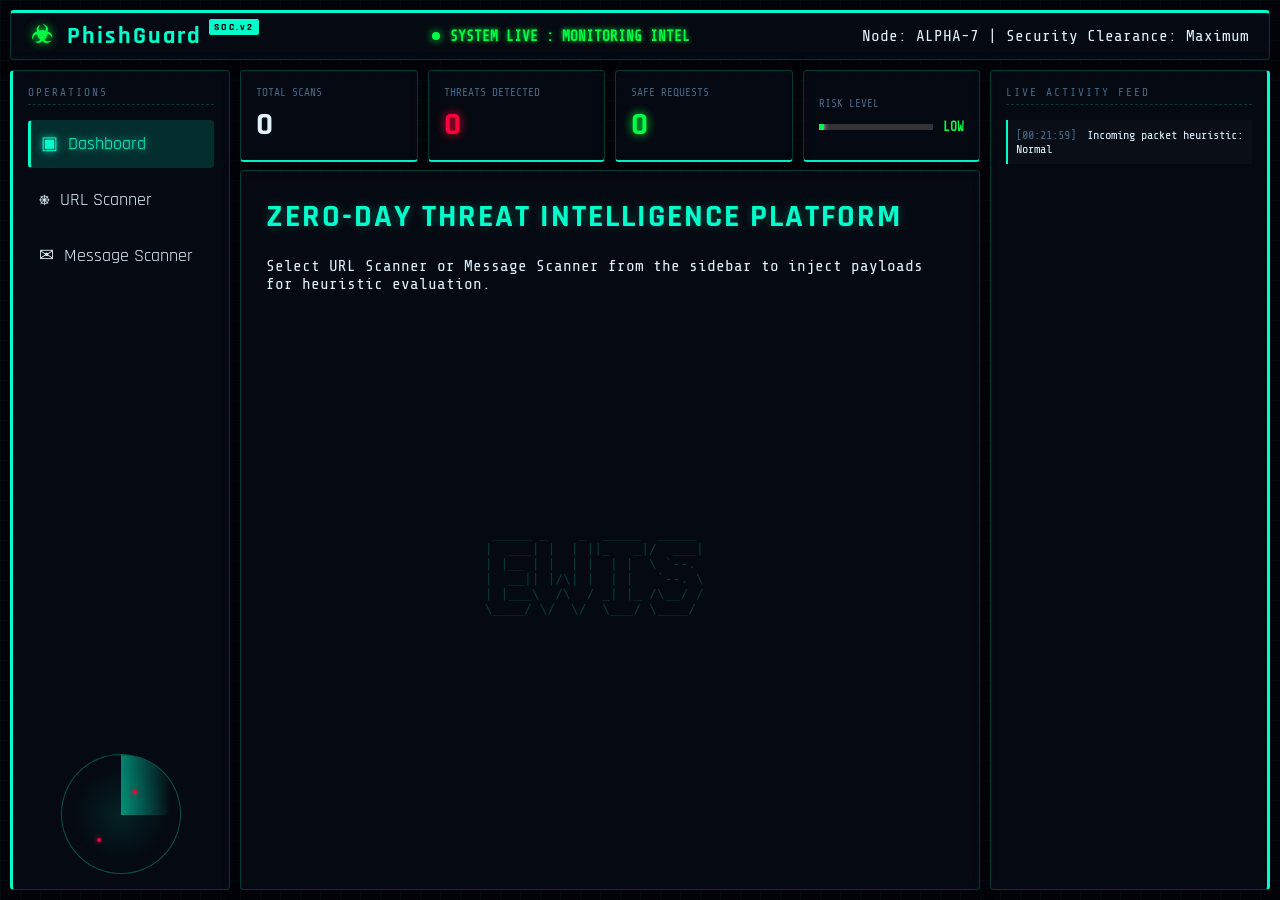
==== frontend/index.html @ 5abcd382 "Initial commit: working phishing dashboard before email analysis feature" ====
<!DOCTYPE html>
<html lang="en">
<head>
    <meta charset="UTF-8">
    <meta name="viewport" content="width=device-width, initial-scale=1.0">
    <title>PhishGuard | Zero-Day Threat Intel</title>
    <!-- Fonts -->
    <link href="https://fonts.googleapis.com/css2?family=Share+Tech+Mono&family=Rajdhani:wght@400;600;700&display=swap" rel="stylesheet">
    <link rel="stylesheet" href="style.css">
</head>
<body>

    <!-- Flash Overlay for Phishing -->
    <div id="alert-flash" class="alert-flash hidden"></div>

    <div class="dashboard-wrapper">
        
        <!-- TOP HEADER -->
        <header class="top-header glass">
            <div class="header-left">
                <div class="logo">
                    <span class="icon">☣</span> PhishGuard <span class="badge">SOC.v2</span>
                </div>
            </div>
            <div class="header-center">
                <div class="status-box" id="global-status">
                    <div class="pulse-dot"></div>
                    <span id="global-text">SYSTEM LIVE : MONITORING INTEL</span>
                </div>
            </div>
            <div class="header-right">
                <div class="user-info">Node: ALPHA-7 | Security Clearance: Maximum</div>
            </div>
        </header>

        <!-- MAIN LAYOUT container -->
        <div class="main-layout">
            
            <!-- LEFT SIDEBAR -->
            <aside class="sidebar glass">
                <div class="sidebar-title">OPERATIONS</div>
                <nav>
                    <button class="nav-btn active" onclick="switchTab('tab-dashboard')">
                        <span class="btn-icon">▣</span> Dashboard
                    </button>
                    <button class="nav-btn" onclick="switchTab('tab-url')">
                        <span class="btn-icon">⎈</span> URL Scanner
                    </button>
                    <button class="nav-btn" onclick="switchTab('tab-msg')">
                        <span class="btn-icon">✉</span> Message Scanner
                    </button>
                </nav>

                <div class="sidebar-bottom">
                    <div class="cyber-radar">
                        <div class="radar-scan"></div>
                        <div class="radar-dot dot-1"></div>
                        <div class="radar-dot dot-2"></div>
                    </div>
                </div>
            </aside>

            <!-- CENTER CONTENT -->
            <main class="center-content">
                
                <!-- ANALYTICS WIDGETS -->
                <div class="widgets-row">
                    <div class="widget glass">
                        <div class="w-title">TOTAL SCANS</div>
                        <div class="w-value" id="wdgt-scans">0</div>
                    </div>
                    <div class="widget glass">
                        <div class="w-title">THREATS DETECTED</div>
                        <div class="w-value threat-text" id="wdgt-threats">0</div>
                    </div>
                    <div class="widget glass">
                        <div class="w-title">SAFE REQUESTS</div>
                        <div class="w-value safe-text" id="wdgt-safe">0</div>
                    </div>
                    <div class="widget glass gauge-widget">
                        <div class="w-title">RISK LEVEL</div>
                        <div class="gauge-container">
                            <div class="gauge-fill" id="risk-gauge"></div>
                            <div class="gauge-text" id="risk-text">LOW</div>
                        </div>
                    </div>
                </div>

                <!-- SCAN PANELS (TABS) -->
                <div class="workspace">
                    
                    <div id="tab-dashboard" class="tab-pane active glass">
                        <h2>ZERO-DAY THREAT INTELLIGENCE PLATFORM</h2>
                        <p class="subtitle">Select URL Scanner or Message Scanner from the sidebar to inject payloads for heuristic evaluation.</p>
                        
                        <div class="hacker-decor">
                            <pre>
   _____ _    _  _____  _____       
  |  ___| |  | ||_   _|/  ___|      
  | |__ | |  | |  | |  \ `--.       
  |  __|| |/\| |  | |   `--. \      
  | |___\  /\  / _| |_ /\__/ /      
  \____/ \/  \/  \___/ \____/       
                            </pre>
                        </div>
                    </div>

                    <div id="tab-url" class="tab-pane glass hidden">
                        <h2>URL ENGINE</h2>
                        <div class="input-section">
                            <input type="text" id="input-url" class="cyber-input" placeholder="Inject URL payload (ex: http://suspicious-site.com)" autocomplete="off">
                            <button class="scan-btn" onclick="runScan('url')">
                                <span>INITIALIZE SCAN SEQUENCE</span>
                            </button>
                        </div>
                    </div>

                    <div id="tab-msg" class="tab-pane glass hidden">
                        <h2>MESSAGE ENGINE</h2>
                        <div class="input-section">
                            <textarea id="input-msg" class="cyber-input" placeholder="Inject email/SMS raw payload..." rows="4"></textarea>
                            <button class="scan-btn" onclick="runScan('msg')">
                                <span>INITIALIZE SCAN SEQUENCE</span>
                            </button>
                        </div>
                    </div>

                    <!-- RESULT PANEL (BIG CARD) -->
                    <div id="result-card" class="result-card glass hidden">
                        <div class="result-top">
                            <h1 id="result-status" class="status-safe">SAFE</h1>
                            <div class="confidence-circle">
                                <svg viewBox="0 0 36 36" class="circular-chart">
                                    <path class="circle-bg"
                                      d="M18 2.0845
                                        a 15.9155 15.9155 0 0 1 0 31.831
                                        a 15.9155 15.9155 0 0 1 0 -31.831"
                                    />
                                    <path class="circle" id="conf-circle"
                                      stroke-dasharray="0, 100"
                                      d="M18 2.0845
                                        a 15.9155 15.9155 0 0 1 0 31.831
                                        a 15.9155 15.9155 0 0 1 0 -31.831"
                                    />
                                    <text x="18" y="20.35" class="percentage" id="conf-text">0%</text>
                                </svg>
                                <span>CONFIDENCE</span>
                            </div>
                        </div>

                        <div class="progress-wrap">
                            <div class="progress-bar">
                                <div id="result-bar" class="progress-fill safe-glow"></div>
                            </div>
                        </div>

                        <div class="explanation-box">
                            <h3>HEURISTIC ANALYSIS:</h3>
                            <p id="result-expl"></p>
                        </div>
                    </div>

                </div>
            </main>

            <!-- RIGHT PANEL: LIVE ACTIVITY FEED -->
            <aside class="activity-feed glass">
                <div class="sidebar-title">LIVE ACTIVITY FEED</div>
                <div class="feed-container" id="feed-logs">
                    <!-- Logs go here -->
                </div>
            </aside>

        </div>
    </div>

    <!-- Scanning Overlay Animation -->
    <div id="scan-overlay" class="scan-overlay hidden">
        <div class="scanner-box">
            <div class="scan-line"></div>
            <h2 class="blink-text">ANALYZING PAYLOAD...</h2>
            <p>Comparing against Zero-Day Heuristics</p>
        </div>
    </div>

    <script src="script.js"></script>
</body>
</html>
---- frontend/style.css ----
:root {
    --bg-color: #02040a;
    --glass-bg: rgba(8, 12, 22, 0.7);
    --glass-border: rgba(0, 255, 204, 0.2);
    
    --neon-cyan: #00ffcc;
    --neon-green: #00ff44;
    --neon-red: #ff003c;
    --neon-yellow: #ffea00;
    
    --text-main: #e0f2fe;
    --text-dim: #476a8a;
    
    --font-heading: 'Rajdhani', sans-serif;
    --font-mono: 'Share Tech Mono', monospace;
}

* { box-sizing: border-box; margin: 0; padding: 0; }

body {
    background-color: var(--bg-color);
    color: var(--text-main);
    font-family: var(--font-mono);
    height: 100vh;
    overflow: hidden;
    background-image: 
        linear-gradient(rgba(0, 255, 204, 0.03) 1px, transparent 1px),
        linear-gradient(90deg, rgba(0, 255, 204, 0.03) 1px, transparent 1px);
    background-size: 20px 20px;
}

/* Glassmorphism Classes */
.glass {
    background: var(--glass-bg);
    backdrop-filter: blur(8px);
    border: 1px solid var(--glass-border);
    box-shadow: 0 0 15px rgba(0, 0, 0, 0.5);
}

.dashboard-wrapper { display: flex; flex-direction: column; height: 100vh; padding: 10px; gap: 10px; }

/* Alert Flash */
.alert-flash { position: fixed; top: 0; left: 0; width: 100vw; height: 100vh; background: rgba(255,0,60,0.15); z-index: 999; pointer-events: none; animation: flash-red 0.5s ease-out; }
@keyframes flash-red { 0% { background: rgba(255,0,60,0.5); } 100% { background: transparent; } }
.hidden { display: none !important; }

/* TOP HEADER */
.top-header { height: 50px; display: flex; justify-content: space-between; align-items: center; padding: 0 20px; border-radius: 4px; border-top: 3px solid var(--neon-cyan); }
.logo { font-family: var(--font-heading); font-size: 1.5rem; font-weight: 700; color: var(--neon-cyan); letter-spacing: 2px; }
.logo .icon { color: var(--neon-green); text-shadow: 0 0 10px var(--neon-green); margin-right: 5px; }
.badge { font-size: 0.6rem; background: var(--neon-cyan); color: #000; padding: 2px 5px; border-radius: 2px; vertical-align: top; }
.status-box { display: flex; align-items: center; gap: 10px; font-weight: bold; font-size: 0.9rem; color: var(--neon-green); text-shadow: 0 0 5px var(--neon-green); }
.pulse-dot { width: 8px; height: 8px; background: var(--neon-green); border-radius: 50%; box-shadow: 0 0 8px var(--neon-green); animation: pulse 1.5s infinite; }
@keyframes pulse { 0% { opacity: 0.5; transform: scale(0.8); } 50% { opacity: 1; transform: scale(1.2); } 100% { opacity: 0.5; transform: scale(0.8); } }
.status-danger { color: var(--neon-red) !important; text-shadow: 0 0 10px var(--neon-red) !important; }
.status-danger .pulse-dot { background: var(--neon-red); box-shadow: 0 0 10px var(--neon-red); animation: urgent-pulse 0.5s infinite; }
@keyframes urgent-pulse { 0% { transform: scale(1); } 100% { transform: scale(1.5); opacity: 0; } }

/* MAIN LAYOUT */
.main-layout { display: flex; flex: 1; gap: 10px; min-height: 0; }

/* LEFT SIDEBAR */
.sidebar { width: 220px; border-radius: 4px; display: flex; flex-direction: column; padding: 15px; border-left: 3px solid var(--neon-cyan); }
.sidebar-title { font-size: 0.7rem; color: var(--text-dim); letter-spacing: 2px; margin-bottom: 15px; border-bottom: 1px dashed var(--glass-border); padding-bottom: 5px; }
.nav-btn { width: 100%; text-align: left; background: transparent; border: 1px solid transparent; color: var(--text-main); font-family: var(--font-heading); font-size: 1.1rem; padding: 12px 10px; margin-bottom: 8px; cursor: pointer; transition: 0.3s; border-radius: 4px; display: flex; align-items: center; gap: 10px; }
.nav-btn:hover { background: rgba(0, 255, 204, 0.1); color: var(--neon-cyan); text-shadow: 0 0 5px var(--neon-cyan); padding-left: 15px; }
.nav-btn.active { background: rgba(0, 255, 204, 0.15); border-left: 3px solid var(--neon-cyan); color: var(--neon-cyan); text-shadow: 0 0 8px var(--neon-cyan); }
.sidebar-bottom { margin-top: auto; display: flex; justify-content: center; }
.cyber-radar { width: 120px; height: 120px; border-radius: 50%; border: 1px solid rgba(0,255,204,0.3); position: relative; overflow: hidden; background: radial-gradient(circle, rgba(0,255,204,0.1) 0%, transparent 60%); }
.radar-scan { position: absolute; top: 0; left: 50%; width: 50px; height: 60px; background: linear-gradient(90deg, var(--neon-cyan), transparent); transform-origin: bottom left; animation: spin 3s linear infinite; opacity: 0.5; }
@keyframes spin { 100% { transform: rotate(360deg); } }
.radar-dot { position: absolute; width: 4px; height: 4px; background: var(--neon-red); border-radius: 50%; box-shadow: 0 0 5px var(--neon-red); animation: ping 3s infinite; }
.dot-1 { top: 30%; left: 60%; animation-delay: 0.5s; }
.dot-2 { top: 70%; left: 30%; animation-delay: 1.5s; }
@keyframes ping { 0%, 100% { opacity: 0; } 50% { opacity: 1; } }

/* CENTER CONTENT */
.center-content { flex: 1; display: flex; flex-direction: column; gap: 10px; min-width: 0; }
.widgets-row { display: grid; grid-template-columns: repeat(4, 1fr); gap: 10px; height: 90px; }
.widget { border-radius: 4px; padding: 15px; display: flex; flex-direction: column; justify-content: center; position: relative; border-bottom: 2px solid var(--neon-cyan); }
.w-title { font-size: 0.7rem; color: var(--text-dim); }
.w-value { font-family: var(--font-heading); font-size: 2rem; font-weight: 700; margin-top: 5px; }
.threat-text { color: var(--neon-red); text-shadow: 0 0 10px var(--neon-red); }
.safe-text { color: var(--neon-green); text-shadow: 0 0 10px var(--neon-green); }

.gauge-container { display: flex; align-items: center; gap: 10px; margin-top: 10px; }
.gauge-fill { width: 100%; height: 6px; background: #333; position: relative; overflow: hidden; }
.gauge-fill::after { content: ''; position: absolute; top:0; left:0; height:100%; width: 5%; background: var(--neon-green); transition: width 0.5s, background 0.5s; box-shadow: 0 0 5px currentColor; }
.gauge-fill.high::after { width: 90%; background: var(--neon-red); }
.gauge-fill.med::after { width: 50%; background: var(--neon-yellow); }
.gauge-text { font-size: 0.8rem; font-weight: bold; color: var(--neon-green); }
.gauge-text.high { color: var(--neon-red); }

/* WORKSPACE PANELS */
.workspace { flex: 1; display: flex; flex-direction: column; gap: 10px; }
.tab-pane { flex: 1; padding: 25px; border-radius: 4px; display: flex; flex-direction: column; }
.tab-pane h2 { font-family: var(--font-heading); color: var(--neon-cyan); font-size: 2rem; text-shadow: 0 0 10px rgba(0,255,204,0.3); letter-spacing: 2px; margin-bottom: 20px; }
.hacker-decor { flex: 1; display: flex; align-items: center; justify-content: center; color: var(--neon-cyan); opacity: 0.2; }
.cyber-input { width: 100%; background: rgba(0,0,0,0.5); border: 1px solid var(--glass-border); padding: 15px; color: var(--neon-cyan); font-family: var(--font-mono); font-size: 1rem; margin-bottom: 15px; transition: 0.3s; }
.cyber-input:focus { outline: none; border-color: var(--neon-cyan); box-shadow: 0 0 15px rgba(0,255,204,0.2); }
textarea.cyber-input { resize: vertical; min-height: 120px; }
.scan-btn { width: 100%; padding: 15px; background: rgba(0, 255, 204, 0.1); border: 1px solid var(--neon-cyan); color: var(--neon-cyan); font-family: var(--font-mono); font-weight: bold; font-size: 1.1rem; cursor: pointer; transition: 0.3s; position: relative; overflow: hidden; }
.scan-btn:hover { background: rgba(0, 255, 204, 0.3); border-color: #fff; color: #fff; text-shadow: 0 0 8px #fff; box-shadow: 0 0 20px rgba(0,255,204,0.5); transform: translateY(-2px); }

/* BIG RESULT CARD */
.result-card { margin-top: auto; border: 2px solid; border-radius: 4px; padding: 25px; display: flex; flex-direction: column; gap: 20px; animation: slide-up 0.4s ease-out; }
@keyframes slide-up { from { transform: translateY(20px); opacity: 0; } to { transform: translateY(0); opacity: 1; } }
.result-top { display: flex; justify-content: space-between; align-items: center; }
#result-status { font-family: var(--font-heading); font-size: 4rem; margin: 0; line-height: 1; }
.status-safe { color: var(--neon-green); text-shadow: 0 0 20px var(--neon-green); }
.status-danger { color: var(--neon-red); text-shadow: 0 0 20px var(--neon-red); }

/* Circular Chart */
.confidence-circle { display: flex; flex-direction: column; align-items: center; width: 80px; }
.circular-chart { display: block; margin: 0 auto; max-width: 80%; max-height: 250px; }
.circle-bg { fill: none; stroke: rgba(255,255,255,0.1); stroke-width: 3.8; }
.circle { fill: none; stroke-width: 2.8; stroke-linecap: round; transition: stroke-dasharray 1.5s ease; stroke: var(--neon-cyan); }
.circle.danger-stroke { stroke: var(--neon-red); }
.circle.safe-stroke { stroke: var(--neon-green); }
.percentage { fill: #fff; font-family: var(--font-mono); font-size: 0.5em; text-anchor: middle; }
.confidence-circle span { font-size: 0.6rem; color: var(--text-dim); margin-top: 5px; }

/* Progress Bar */
.progress-wrap { width: 100%; background: rgba(255,255,255,0.05); height: 8px; border-radius: 4px; overflow: hidden; }
.progress-fill { height: 100%; width: 0%; transition: width 1s ease-out; }
.safe-glow { background: var(--neon-green); box-shadow: 0 0 10px var(--neon-green); }
.danger-glow { background: var(--neon-red); box-shadow: 0 0 10px var(--neon-red); }

.explanation-box { background: rgba(0,0,0,0.5); padding: 15px; border-left: 3px solid var(--neon-cyan); font-size: 0.95rem; line-height: 1.5; color: var(--text-main); }
.explanation-box h3 { font-size: 0.8rem; color: var(--text-dim); margin-bottom: 5px; }

/* RIGHT PANEL: LIVE FEED */
.activity-feed { width: 280px; border-radius: 4px; border-right: 3px solid var(--neon-cyan); display: flex; flex-direction: column; padding: 15px; }
.feed-container { flex: 1; overflow-y: auto; overflow-x: hidden; display: flex; flex-direction: column; gap: 8px; }
.feed-container::-webkit-scrollbar { width: 4px; }
.feed-container::-webkit-scrollbar-thumb { background: rgba(0,255,204,0.3); }
.feed-log { font-size: 0.75rem; padding: 8px; border-left: 2px solid; background: rgba(255,255,255,0.02); animation: fade-in 0.3s forwards; word-wrap: break-word; }
@keyframes fade-in { from { opacity: 0; transform: translateX(10px); } to { opacity: 1; transform: translateX(0); } }
.log-time { color: var(--text-dim); margin-right: 5px; }
.log-info { border-left-color: var(--neon-cyan); color: var(--text-main); }
.log-warn { border-left-color: var(--neon-yellow); color: var(--neon-yellow); }
.log-crit { border-left-color: var(--neon-red); color: var(--neon-red); background: rgba(255,0,60,0.1); }
.log-safe { border-left-color: var(--neon-green); color: var(--neon-green); }

/* SCANNER OVERLAY */
.scan-overlay { position: fixed; top: 0; left: 0; width: 100vw; height: 100vh; background: rgba(0,0,0,0.85); backdrop-filter: blur(5px); z-index: 50; display: flex; align-items: center; justify-content: center; }
.scanner-box { border: 2px solid var(--neon-cyan); padding: 40px; text-align: center; position: relative; overflow: hidden; background: rgba(0,255,204,0.05); }
.scan-line { position: absolute; top: 0; left: 0; width: 100%; height: 5px; background: var(--neon-cyan); box-shadow: 0 0 20px var(--neon-cyan); animation: scan-move 1.5s linear infinite alternate; }
@keyframes scan-move { 0% { top: 0; } 100% { top: calc(100% - 5px); } }
.blink-text { color: var(--neon-cyan); font-family: var(--font-heading); font-size: 2.5rem; letter-spacing: 3px; animation: blinker 1s linear infinite; margin-bottom: 10px; }
@keyframes blinker { 50% { opacity: 0.5; } }
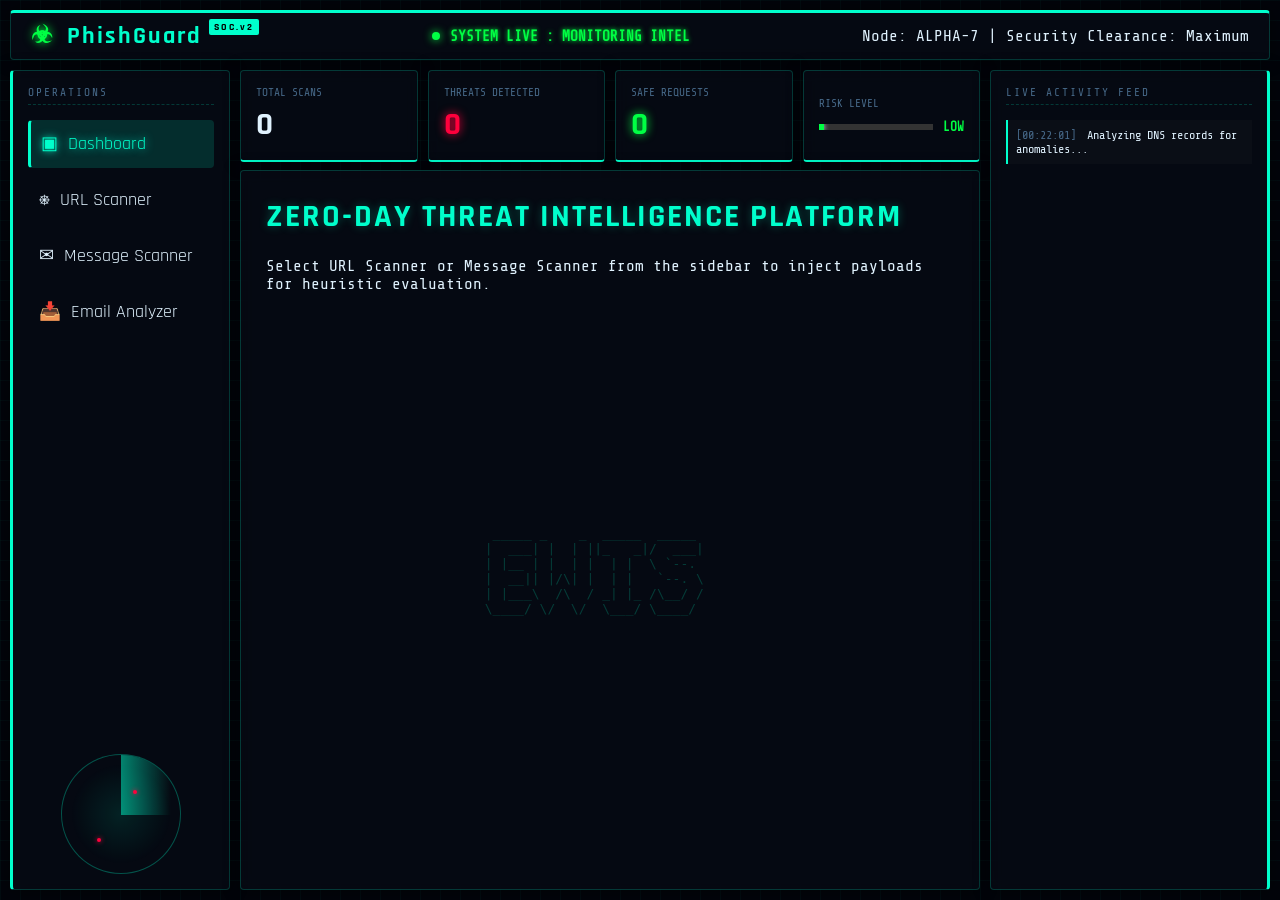
==== commit 2d1bd5ee: "Email analysis feature added" ====
--- a/frontend/index.html
+++ b/frontend/index.html
@@ -48,6 +48,9 @@
                     </button>
                     <button class="nav-btn" onclick="switchTab('tab-msg')">
                         <span class="btn-icon">✉</span> Message Scanner
+                    </button>
+                    <button class="nav-btn" onclick="switchTab('tab-email')">
+                        <span class="btn-icon">📥</span> Email Analyzer
                     </button>
                 </nav>
 
@@ -121,6 +124,23 @@
                             <textarea id="input-msg" class="cyber-input" placeholder="Inject email/SMS raw payload..." rows="4"></textarea>
                             <button class="scan-btn" onclick="runScan('msg')">
                                 <span>INITIALIZE SCAN SEQUENCE</span>
+                            </button>
+                        </div>
+                    </div>
+
+                    <div id="tab-email" class="tab-pane glass hidden">
+                        <h2>EMAIL FORENSICS</h2>
+                        <p class="subtitle" style="margin-bottom: 20px; color: var(--text-dim);">Upload a .eml file exported from your email client to perform deep header inspection.</p>
+                        <div class="input-section">
+                            <label class="cyber-file-upload">
+                                <input type="file" id="input-eml" accept=".eml" class="hidden-file-input" onchange="updateFileName()">
+                                <div class="upload-area">
+                                    <span class="upload-icon">⬇</span>
+                                    <span id="file-name-display">Upload a .eml file exported from your email client</span>
+                                </div>
+                            </label>
+                            <button class="scan-btn" onclick="runEmailScan()">
+                                <span>INITIALIZE HEADER INSPECTION</span>
                             </button>
                         </div>
                     </div>
--- a/frontend/style.css
+++ b/frontend/style.css
@@ -2,28 +2,32 @@
     --bg-color: #02040a;
     --glass-bg: rgba(8, 12, 22, 0.7);
     --glass-border: rgba(0, 255, 204, 0.2);
-    
+
     --neon-cyan: #00ffcc;
     --neon-green: #00ff44;
     --neon-red: #ff003c;
     --neon-yellow: #ffea00;
-    
+
     --text-main: #e0f2fe;
     --text-dim: #476a8a;
-    
+
     --font-heading: 'Rajdhani', sans-serif;
     --font-mono: 'Share Tech Mono', monospace;
 }
 
-* { box-sizing: border-box; margin: 0; padding: 0; }
+* {
+    box-sizing: border-box;
+    margin: 0;
+    padding: 0;
+}
 
 body {
     background-color: var(--bg-color);
     color: var(--text-main);
     font-family: var(--font-mono);
     height: 100vh;
-    overflow: hidden;
-    background-image: 
+    overflow-y: auto;
+    background-image:
         linear-gradient(rgba(0, 255, 204, 0.03) 1px, transparent 1px),
         linear-gradient(90deg, rgba(0, 255, 204, 0.03) 1px, transparent 1px);
     background-size: 20px 20px;
@@ -37,115 +41,782 @@
     box-shadow: 0 0 15px rgba(0, 0, 0, 0.5);
 }
 
-.dashboard-wrapper { display: flex; flex-direction: column; height: 100vh; padding: 10px; gap: 10px; }
+.dashboard-wrapper {
+    display: flex;
+    flex-direction: column;
+    height: 100vh;
+    padding: 10px;
+    gap: 10px;
+}
 
 /* Alert Flash */
-.alert-flash { position: fixed; top: 0; left: 0; width: 100vw; height: 100vh; background: rgba(255,0,60,0.15); z-index: 999; pointer-events: none; animation: flash-red 0.5s ease-out; }
-@keyframes flash-red { 0% { background: rgba(255,0,60,0.5); } 100% { background: transparent; } }
-.hidden { display: none !important; }
+.alert-flash {
+    position: fixed;
+    top: 0;
+    left: 0;
+    width: 100vw;
+    height: 100vh;
+    background: rgba(255, 0, 60, 0.15);
+    z-index: 999;
+    pointer-events: none;
+    animation: flash-red 0.5s ease-out;
+}
+
+@keyframes flash-red {
+    0% {
+        background: rgba(255, 0, 60, 0.5);
+    }
+
+    100% {
+        background: transparent;
+    }
+}
+
+.hidden {
+    display: none !important;
+}
 
 /* TOP HEADER */
-.top-header { height: 50px; display: flex; justify-content: space-between; align-items: center; padding: 0 20px; border-radius: 4px; border-top: 3px solid var(--neon-cyan); }
-.logo { font-family: var(--font-heading); font-size: 1.5rem; font-weight: 700; color: var(--neon-cyan); letter-spacing: 2px; }
-.logo .icon { color: var(--neon-green); text-shadow: 0 0 10px var(--neon-green); margin-right: 5px; }
-.badge { font-size: 0.6rem; background: var(--neon-cyan); color: #000; padding: 2px 5px; border-radius: 2px; vertical-align: top; }
-.status-box { display: flex; align-items: center; gap: 10px; font-weight: bold; font-size: 0.9rem; color: var(--neon-green); text-shadow: 0 0 5px var(--neon-green); }
-.pulse-dot { width: 8px; height: 8px; background: var(--neon-green); border-radius: 50%; box-shadow: 0 0 8px var(--neon-green); animation: pulse 1.5s infinite; }
-@keyframes pulse { 0% { opacity: 0.5; transform: scale(0.8); } 50% { opacity: 1; transform: scale(1.2); } 100% { opacity: 0.5; transform: scale(0.8); } }
-.status-danger { color: var(--neon-red) !important; text-shadow: 0 0 10px var(--neon-red) !important; }
-.status-danger .pulse-dot { background: var(--neon-red); box-shadow: 0 0 10px var(--neon-red); animation: urgent-pulse 0.5s infinite; }
-@keyframes urgent-pulse { 0% { transform: scale(1); } 100% { transform: scale(1.5); opacity: 0; } }
+.top-header {
+    height: 50px;
+    display: flex;
+    justify-content: space-between;
+    align-items: center;
+    padding: 0 20px;
+    border-radius: 4px;
+    border-top: 3px solid var(--neon-cyan);
+}
+
+.logo {
+    font-family: var(--font-heading);
+    font-size: 1.5rem;
+    font-weight: 700;
+    color: var(--neon-cyan);
+    letter-spacing: 2px;
+}
+
+.logo .icon {
+    color: var(--neon-green);
+    text-shadow: 0 0 10px var(--neon-green);
+    margin-right: 5px;
+}
+
+.badge {
+    font-size: 0.6rem;
+    background: var(--neon-cyan);
+    color: #000;
+    padding: 2px 5px;
+    border-radius: 2px;
+    vertical-align: top;
+}
+
+.status-box {
+    display: flex;
+    align-items: center;
+    gap: 10px;
+    font-weight: bold;
+    font-size: 0.9rem;
+    color: var(--neon-green);
+    text-shadow: 0 0 5px var(--neon-green);
+}
+
+.pulse-dot {
+    width: 8px;
+    height: 8px;
+    background: var(--neon-green);
+    border-radius: 50%;
+    box-shadow: 0 0 8px var(--neon-green);
+    animation: pulse 1.5s infinite;
+}
+
+@keyframes pulse {
+    0% {
+        opacity: 0.5;
+        transform: scale(0.8);
+    }
+
+    50% {
+        opacity: 1;
+        transform: scale(1.2);
+    }
+
+    100% {
+        opacity: 0.5;
+        transform: scale(0.8);
+    }
+}
+
+.status-danger {
+    color: var(--neon-red) !important;
+    text-shadow: 0 0 10px var(--neon-red) !important;
+}
+
+.status-danger .pulse-dot {
+    background: var(--neon-red);
+    box-shadow: 0 0 10px var(--neon-red);
+    animation: urgent-pulse 0.5s infinite;
+}
+
+@keyframes urgent-pulse {
+    0% {
+        transform: scale(1);
+    }
+
+    100% {
+        transform: scale(1.5);
+        opacity: 0;
+    }
+}
 
 /* MAIN LAYOUT */
-.main-layout { display: flex; flex: 1; gap: 10px; min-height: 0; }
+.main-layout {
+    display: flex;
+    flex: 1;
+    gap: 10px;
+    min-height: 0;
+}
 
 /* LEFT SIDEBAR */
-.sidebar { width: 220px; border-radius: 4px; display: flex; flex-direction: column; padding: 15px; border-left: 3px solid var(--neon-cyan); }
-.sidebar-title { font-size: 0.7rem; color: var(--text-dim); letter-spacing: 2px; margin-bottom: 15px; border-bottom: 1px dashed var(--glass-border); padding-bottom: 5px; }
-.nav-btn { width: 100%; text-align: left; background: transparent; border: 1px solid transparent; color: var(--text-main); font-family: var(--font-heading); font-size: 1.1rem; padding: 12px 10px; margin-bottom: 8px; cursor: pointer; transition: 0.3s; border-radius: 4px; display: flex; align-items: center; gap: 10px; }
-.nav-btn:hover { background: rgba(0, 255, 204, 0.1); color: var(--neon-cyan); text-shadow: 0 0 5px var(--neon-cyan); padding-left: 15px; }
-.nav-btn.active { background: rgba(0, 255, 204, 0.15); border-left: 3px solid var(--neon-cyan); color: var(--neon-cyan); text-shadow: 0 0 8px var(--neon-cyan); }
-.sidebar-bottom { margin-top: auto; display: flex; justify-content: center; }
-.cyber-radar { width: 120px; height: 120px; border-radius: 50%; border: 1px solid rgba(0,255,204,0.3); position: relative; overflow: hidden; background: radial-gradient(circle, rgba(0,255,204,0.1) 0%, transparent 60%); }
-.radar-scan { position: absolute; top: 0; left: 50%; width: 50px; height: 60px; background: linear-gradient(90deg, var(--neon-cyan), transparent); transform-origin: bottom left; animation: spin 3s linear infinite; opacity: 0.5; }
-@keyframes spin { 100% { transform: rotate(360deg); } }
-.radar-dot { position: absolute; width: 4px; height: 4px; background: var(--neon-red); border-radius: 50%; box-shadow: 0 0 5px var(--neon-red); animation: ping 3s infinite; }
-.dot-1 { top: 30%; left: 60%; animation-delay: 0.5s; }
-.dot-2 { top: 70%; left: 30%; animation-delay: 1.5s; }
-@keyframes ping { 0%, 100% { opacity: 0; } 50% { opacity: 1; } }
+.sidebar {
+    width: 220px;
+    border-radius: 4px;
+    display: flex;
+    flex-direction: column;
+    padding: 15px;
+    border-left: 3px solid var(--neon-cyan);
+}
+
+.sidebar-title {
+    font-size: 0.7rem;
+    color: var(--text-dim);
+    letter-spacing: 2px;
+    margin-bottom: 15px;
+    border-bottom: 1px dashed var(--glass-border);
+    padding-bottom: 5px;
+}
+
+.nav-btn {
+    width: 100%;
+    text-align: left;
+    background: transparent;
+    border: 1px solid transparent;
+    color: var(--text-main);
+    font-family: var(--font-heading);
+    font-size: 1.1rem;
+    padding: 12px 10px;
+    margin-bottom: 8px;
+    cursor: pointer;
+    transition: 0.3s;
+    border-radius: 4px;
+    display: flex;
+    align-items: center;
+    gap: 10px;
+}
+
+.nav-btn:hover {
+    background: rgba(0, 255, 204, 0.1);
+    color: var(--neon-cyan);
+    text-shadow: 0 0 5px var(--neon-cyan);
+    padding-left: 15px;
+}
+
+.nav-btn.active {
+    background: rgba(0, 255, 204, 0.15);
+    border-left: 3px solid var(--neon-cyan);
+    color: var(--neon-cyan);
+    text-shadow: 0 0 8px var(--neon-cyan);
+}
+
+.sidebar-bottom {
+    margin-top: auto;
+    display: flex;
+    justify-content: center;
+}
+
+.cyber-radar {
+    width: 120px;
+    height: 120px;
+    border-radius: 50%;
+    border: 1px solid rgba(0, 255, 204, 0.3);
+    position: relative;
+    overflow: hidden;
+    background: radial-gradient(circle, rgba(0, 255, 204, 0.1) 0%, transparent 60%);
+}
+
+.radar-scan {
+    position: absolute;
+    top: 0;
+    left: 50%;
+    width: 50px;
+    height: 60px;
+    background: linear-gradient(90deg, var(--neon-cyan), transparent);
+    transform-origin: bottom left;
+    animation: spin 3s linear infinite;
+    opacity: 0.5;
+}
+
+@keyframes spin {
+    100% {
+        transform: rotate(360deg);
+    }
+}
+
+.radar-dot {
+    position: absolute;
+    width: 4px;
+    height: 4px;
+    background: var(--neon-red);
+    border-radius: 50%;
+    box-shadow: 0 0 5px var(--neon-red);
+    animation: ping 3s infinite;
+}
+
+.dot-1 {
+    top: 30%;
+    left: 60%;
+    animation-delay: 0.5s;
+}
+
+.dot-2 {
+    top: 70%;
+    left: 30%;
+    animation-delay: 1.5s;
+}
+
+@keyframes ping {
+
+    0%,
+    100% {
+        opacity: 0;
+    }
+
+    50% {
+        opacity: 1;
+    }
+}
 
 /* CENTER CONTENT */
-.center-content { flex: 1; display: flex; flex-direction: column; gap: 10px; min-width: 0; }
-.widgets-row { display: grid; grid-template-columns: repeat(4, 1fr); gap: 10px; height: 90px; }
-.widget { border-radius: 4px; padding: 15px; display: flex; flex-direction: column; justify-content: center; position: relative; border-bottom: 2px solid var(--neon-cyan); }
-.w-title { font-size: 0.7rem; color: var(--text-dim); }
-.w-value { font-family: var(--font-heading); font-size: 2rem; font-weight: 700; margin-top: 5px; }
-.threat-text { color: var(--neon-red); text-shadow: 0 0 10px var(--neon-red); }
-.safe-text { color: var(--neon-green); text-shadow: 0 0 10px var(--neon-green); }
-
-.gauge-container { display: flex; align-items: center; gap: 10px; margin-top: 10px; }
-.gauge-fill { width: 100%; height: 6px; background: #333; position: relative; overflow: hidden; }
-.gauge-fill::after { content: ''; position: absolute; top:0; left:0; height:100%; width: 5%; background: var(--neon-green); transition: width 0.5s, background 0.5s; box-shadow: 0 0 5px currentColor; }
-.gauge-fill.high::after { width: 90%; background: var(--neon-red); }
-.gauge-fill.med::after { width: 50%; background: var(--neon-yellow); }
-.gauge-text { font-size: 0.8rem; font-weight: bold; color: var(--neon-green); }
-.gauge-text.high { color: var(--neon-red); }
+.center-content {
+    flex: 1;
+    display: flex;
+    flex-direction: column;
+    gap: 10px;
+    min-width: 0;
+}
+
+.widgets-row {
+    display: grid;
+    grid-template-columns: repeat(4, 1fr);
+    gap: 10px;
+    height: 90px;
+}
+
+.widget {
+    border-radius: 4px;
+    padding: 15px;
+    display: flex;
+    flex-direction: column;
+    justify-content: center;
+    position: relative;
+    border-bottom: 2px solid var(--neon-cyan);
+}
+
+.w-title {
+    font-size: 0.7rem;
+    color: var(--text-dim);
+}
+
+.w-value {
+    font-family: var(--font-heading);
+    font-size: 2rem;
+    font-weight: 700;
+    margin-top: 5px;
+}
+
+.threat-text {
+    color: var(--neon-red);
+    text-shadow: 0 0 10px var(--neon-red);
+}
+
+.safe-text {
+    color: var(--neon-green);
+    text-shadow: 0 0 10px var(--neon-green);
+}
+
+.gauge-container {
+    display: flex;
+    align-items: center;
+    gap: 10px;
+    margin-top: 10px;
+}
+
+.gauge-fill {
+    width: 100%;
+    height: 6px;
+    background: #333;
+    position: relative;
+    overflow: hidden;
+}
+
+.gauge-fill::after {
+    content: '';
+    position: absolute;
+    top: 0;
+    left: 0;
+    height: 100%;
+    width: 5%;
+    background: var(--neon-green);
+    transition: width 0.5s, background 0.5s;
+    box-shadow: 0 0 5px currentColor;
+}
+
+.gauge-fill.high::after {
+    width: 90%;
+    background: var(--neon-red);
+}
+
+.gauge-fill.med::after {
+    width: 50%;
+    background: var(--neon-yellow);
+}
+
+.gauge-text {
+    font-size: 0.8rem;
+    font-weight: bold;
+    color: var(--neon-green);
+}
+
+.gauge-text.high {
+    color: var(--neon-red);
+}
 
 /* WORKSPACE PANELS */
-.workspace { flex: 1; display: flex; flex-direction: column; gap: 10px; }
-.tab-pane { flex: 1; padding: 25px; border-radius: 4px; display: flex; flex-direction: column; }
-.tab-pane h2 { font-family: var(--font-heading); color: var(--neon-cyan); font-size: 2rem; text-shadow: 0 0 10px rgba(0,255,204,0.3); letter-spacing: 2px; margin-bottom: 20px; }
-.hacker-decor { flex: 1; display: flex; align-items: center; justify-content: center; color: var(--neon-cyan); opacity: 0.2; }
-.cyber-input { width: 100%; background: rgba(0,0,0,0.5); border: 1px solid var(--glass-border); padding: 15px; color: var(--neon-cyan); font-family: var(--font-mono); font-size: 1rem; margin-bottom: 15px; transition: 0.3s; }
-.cyber-input:focus { outline: none; border-color: var(--neon-cyan); box-shadow: 0 0 15px rgba(0,255,204,0.2); }
-textarea.cyber-input { resize: vertical; min-height: 120px; }
-.scan-btn { width: 100%; padding: 15px; background: rgba(0, 255, 204, 0.1); border: 1px solid var(--neon-cyan); color: var(--neon-cyan); font-family: var(--font-mono); font-weight: bold; font-size: 1.1rem; cursor: pointer; transition: 0.3s; position: relative; overflow: hidden; }
-.scan-btn:hover { background: rgba(0, 255, 204, 0.3); border-color: #fff; color: #fff; text-shadow: 0 0 8px #fff; box-shadow: 0 0 20px rgba(0,255,204,0.5); transform: translateY(-2px); }
+.workspace {
+    flex: 1;
+    display: flex;
+    flex-direction: column;
+    gap: 10px;
+}
+
+.tab-pane {
+    flex: 1;
+    padding: 25px;
+    border-radius: 4px;
+    display: flex;
+    flex-direction: column;
+}
+
+.tab-pane h2 {
+    font-family: var(--font-heading);
+    color: var(--neon-cyan);
+    font-size: 2rem;
+    text-shadow: 0 0 10px rgba(0, 255, 204, 0.3);
+    letter-spacing: 2px;
+    margin-bottom: 20px;
+}
+
+.hacker-decor {
+    flex: 1;
+    display: flex;
+    align-items: center;
+    justify-content: center;
+    color: var(--neon-cyan);
+    opacity: 0.2;
+}
+
+.cyber-input {
+    width: 100%;
+    background: rgba(0, 0, 0, 0.5);
+    border: 1px solid var(--glass-border);
+    padding: 15px;
+    color: var(--neon-cyan);
+    font-family: var(--font-mono);
+    font-size: 1rem;
+    margin-bottom: 15px;
+    transition: 0.3s;
+}
+
+.cyber-input:focus {
+    outline: none;
+    border-color: var(--neon-cyan);
+    box-shadow: 0 0 15px rgba(0, 255, 204, 0.2);
+}
+
+textarea.cyber-input {
+    resize: vertical;
+    min-height: 120px;
+}
+
+.scan-btn {
+    width: 100%;
+    padding: 15px;
+    background: rgba(0, 255, 204, 0.1);
+    border: 1px solid var(--neon-cyan);
+    color: var(--neon-cyan);
+    font-family: var(--font-mono);
+    font-weight: bold;
+    font-size: 1.1rem;
+    cursor: pointer;
+    transition: 0.3s;
+    position: relative;
+    overflow: hidden;
+}
+
+.scan-btn:hover {
+    background: rgba(0, 255, 204, 0.3);
+    border-color: #fff;
+    color: #fff;
+    text-shadow: 0 0 8px #fff;
+    box-shadow: 0 0 20px rgba(0, 255, 204, 0.5);
+    transform: translateY(-2px);
+}
 
 /* BIG RESULT CARD */
-.result-card { margin-top: auto; border: 2px solid; border-radius: 4px; padding: 25px; display: flex; flex-direction: column; gap: 20px; animation: slide-up 0.4s ease-out; }
-@keyframes slide-up { from { transform: translateY(20px); opacity: 0; } to { transform: translateY(0); opacity: 1; } }
-.result-top { display: flex; justify-content: space-between; align-items: center; }
-#result-status { font-family: var(--font-heading); font-size: 4rem; margin: 0; line-height: 1; }
-.status-safe { color: var(--neon-green); text-shadow: 0 0 20px var(--neon-green); }
-.status-danger { color: var(--neon-red); text-shadow: 0 0 20px var(--neon-red); }
+.result-card {
+    margin-top: auto;
+    border: 2px solid;
+    border-radius: 4px;
+    padding: 25px;
+    display: flex;
+    flex-direction: column;
+    gap: 20px;
+    animation: slide-up 0.4s ease-out;
+}
+
+@keyframes slide-up {
+    from {
+        transform: translateY(20px);
+        opacity: 0;
+    }
+
+    to {
+        transform: translateY(0);
+        opacity: 1;
+    }
+}
+
+.result-top {
+    display: flex;
+    justify-content: space-between;
+    align-items: center;
+}
+
+#result-status {
+    font-family: var(--font-heading);
+    font-size: 4rem;
+    margin: 0;
+    line-height: 1;
+}
+
+.status-safe {
+    color: var(--neon-green);
+    text-shadow: 0 0 20px var(--neon-green);
+}
+
+.status-danger {
+    color: var(--neon-red);
+    text-shadow: 0 0 20px var(--neon-red);
+}
 
 /* Circular Chart */
-.confidence-circle { display: flex; flex-direction: column; align-items: center; width: 80px; }
-.circular-chart { display: block; margin: 0 auto; max-width: 80%; max-height: 250px; }
-.circle-bg { fill: none; stroke: rgba(255,255,255,0.1); stroke-width: 3.8; }
-.circle { fill: none; stroke-width: 2.8; stroke-linecap: round; transition: stroke-dasharray 1.5s ease; stroke: var(--neon-cyan); }
-.circle.danger-stroke { stroke: var(--neon-red); }
-.circle.safe-stroke { stroke: var(--neon-green); }
-.percentage { fill: #fff; font-family: var(--font-mono); font-size: 0.5em; text-anchor: middle; }
-.confidence-circle span { font-size: 0.6rem; color: var(--text-dim); margin-top: 5px; }
+.confidence-circle {
+    display: flex;
+    flex-direction: column;
+    align-items: center;
+    width: 80px;
+}
+
+.circular-chart {
+    display: block;
+    margin: 0 auto;
+    max-width: 80%;
+    max-height: 250px;
+}
+
+.circle-bg {
+    fill: none;
+    stroke: rgba(255, 255, 255, 0.1);
+    stroke-width: 3.8;
+}
+
+.circle {
+    fill: none;
+    stroke-width: 2.8;
+    stroke-linecap: round;
+    transition: stroke-dasharray 1.5s ease;
+    stroke: var(--neon-cyan);
+}
+
+.circle.danger-stroke {
+    stroke: var(--neon-red);
+}
+
+.circle.warn-stroke {
+    stroke: var(--neon-yellow);
+}
+
+.circle.safe-stroke {
+    stroke: var(--neon-green);
+}
+
+.percentage {
+    fill: #fff;
+    font-family: var(--font-mono);
+    font-size: 0.5em;
+    text-anchor: middle;
+}
+
+.confidence-circle span {
+    font-size: 0.6rem;
+    color: var(--text-dim);
+    margin-top: 5px;
+}
 
 /* Progress Bar */
-.progress-wrap { width: 100%; background: rgba(255,255,255,0.05); height: 8px; border-radius: 4px; overflow: hidden; }
-.progress-fill { height: 100%; width: 0%; transition: width 1s ease-out; }
-.safe-glow { background: var(--neon-green); box-shadow: 0 0 10px var(--neon-green); }
-.danger-glow { background: var(--neon-red); box-shadow: 0 0 10px var(--neon-red); }
-
-.explanation-box { background: rgba(0,0,0,0.5); padding: 15px; border-left: 3px solid var(--neon-cyan); font-size: 0.95rem; line-height: 1.5; color: var(--text-main); }
-.explanation-box h3 { font-size: 0.8rem; color: var(--text-dim); margin-bottom: 5px; }
+.progress-wrap {
+    width: 100%;
+    background: rgba(255, 255, 255, 0.05);
+    height: 8px;
+    border-radius: 4px;
+    overflow: hidden;
+}
+
+.progress-fill {
+    height: 100%;
+    width: 0%;
+    transition: width 1s ease-out;
+}
+
+.safe-glow {
+    background: var(--neon-green);
+    box-shadow: 0 0 10px var(--neon-green);
+}
+
+.danger-glow {
+    background: var(--neon-red);
+    box-shadow: 0 0 10px var(--neon-red);
+}
+
+.warn-glow {
+    background: var(--neon-yellow);
+    box-shadow: 0 0 10px var(--neon-yellow);
+}
+
+.explanation-box {
+    background: rgba(0, 0, 0, 0.5);
+    padding: 15px;
+    border-left: 3px solid var(--neon-cyan);
+    font-size: 0.95rem;
+    line-height: 1.5;
+    color: var(--text-main);
+}
+
+.explanation-box h3 {
+    font-size: 0.8rem;
+    color: var(--text-dim);
+    margin-bottom: 5px;
+}
 
 /* RIGHT PANEL: LIVE FEED */
-.activity-feed { width: 280px; border-radius: 4px; border-right: 3px solid var(--neon-cyan); display: flex; flex-direction: column; padding: 15px; }
-.feed-container { flex: 1; overflow-y: auto; overflow-x: hidden; display: flex; flex-direction: column; gap: 8px; }
-.feed-container::-webkit-scrollbar { width: 4px; }
-.feed-container::-webkit-scrollbar-thumb { background: rgba(0,255,204,0.3); }
-.feed-log { font-size: 0.75rem; padding: 8px; border-left: 2px solid; background: rgba(255,255,255,0.02); animation: fade-in 0.3s forwards; word-wrap: break-word; }
-@keyframes fade-in { from { opacity: 0; transform: translateX(10px); } to { opacity: 1; transform: translateX(0); } }
-.log-time { color: var(--text-dim); margin-right: 5px; }
-.log-info { border-left-color: var(--neon-cyan); color: var(--text-main); }
-.log-warn { border-left-color: var(--neon-yellow); color: var(--neon-yellow); }
-.log-crit { border-left-color: var(--neon-red); color: var(--neon-red); background: rgba(255,0,60,0.1); }
-.log-safe { border-left-color: var(--neon-green); color: var(--neon-green); }
+.activity-feed {
+    width: 280px;
+    border-radius: 4px;
+    border-right: 3px solid var(--neon-cyan);
+    display: flex;
+    flex-direction: column;
+    padding: 15px;
+}
+
+.feed-container {
+    flex: 1;
+    overflow-y: auto;
+    overflow-x: hidden;
+    display: flex;
+    flex-direction: column;
+    gap: 8px;
+}
+
+.feed-container::-webkit-scrollbar {
+    width: 4px;
+}
+
+.feed-container::-webkit-scrollbar-thumb {
+    background: rgba(0, 255, 204, 0.3);
+}
+
+.feed-log {
+    font-size: 0.75rem;
+    padding: 8px;
+    border-left: 2px solid;
+    background: rgba(255, 255, 255, 0.02);
+    animation: fade-in 0.3s forwards;
+    word-wrap: break-word;
+}
+
+@keyframes fade-in {
+    from {
+        opacity: 0;
+        transform: translateX(10px);
+    }
+
+    to {
+        opacity: 1;
+        transform: translateX(0);
+    }
+}
+
+.log-time {
+    color: var(--text-dim);
+    margin-right: 5px;
+}
+
+.log-info {
+    border-left-color: var(--neon-cyan);
+    color: var(--text-main);
+}
+
+.log-warn {
+    border-left-color: var(--neon-yellow);
+    color: var(--neon-yellow);
+}
+
+.log-crit {
+    border-left-color: var(--neon-red);
+    color: var(--neon-red);
+    background: rgba(255, 0, 60, 0.1);
+}
+
+.log-safe {
+    border-left-color: var(--neon-green);
+    color: var(--neon-green);
+}
 
 /* SCANNER OVERLAY */
-.scan-overlay { position: fixed; top: 0; left: 0; width: 100vw; height: 100vh; background: rgba(0,0,0,0.85); backdrop-filter: blur(5px); z-index: 50; display: flex; align-items: center; justify-content: center; }
-.scanner-box { border: 2px solid var(--neon-cyan); padding: 40px; text-align: center; position: relative; overflow: hidden; background: rgba(0,255,204,0.05); }
-.scan-line { position: absolute; top: 0; left: 0; width: 100%; height: 5px; background: var(--neon-cyan); box-shadow: 0 0 20px var(--neon-cyan); animation: scan-move 1.5s linear infinite alternate; }
-@keyframes scan-move { 0% { top: 0; } 100% { top: calc(100% - 5px); } }
-.blink-text { color: var(--neon-cyan); font-family: var(--font-heading); font-size: 2.5rem; letter-spacing: 3px; animation: blinker 1s linear infinite; margin-bottom: 10px; }
-@keyframes blinker { 50% { opacity: 0.5; } }
+.scan-overlay {
+    position: fixed;
+    top: 0;
+    left: 0;
+    width: 100vw;
+    height: 100vh;
+    background: rgba(0, 0, 0, 0.85);
+    backdrop-filter: blur(5px);
+    z-index: 50;
+    display: flex;
+    align-items: center;
+    justify-content: center;
+}
+
+.scanner-box {
+    border: 2px solid var(--neon-cyan);
+    padding: 40px;
+    text-align: center;
+    position: relative;
+    overflow: hidden;
+    background: rgba(0, 255, 204, 0.05);
+}
+
+.scan-line {
+    position: absolute;
+    top: 0;
+    left: 0;
+    width: 100%;
+    height: 5px;
+    background: var(--neon-cyan);
+    box-shadow: 0 0 20px var(--neon-cyan);
+    animation: scan-move 1.5s linear infinite alternate;
+}
+
+@keyframes scan-move {
+    0% {
+        top: 0;
+    }
+
+    100% {
+        top: calc(100% - 5px);
+    }
+}
+
+.blink-text {
+    color: var(--neon-cyan);
+    font-family: var(--font-heading);
+    font-size: 2.5rem;
+    letter-spacing: 3px;
+    animation: blinker 1s linear infinite;
+    margin-bottom: 10px;
+}
+
+@keyframes blinker {
+    50% {
+        opacity: 0.5;
+    }
+}
+
+/* EMAIL FILE UPLOAD */
+.cyber-file-upload {
+    display: block;
+    width: 100%;
+    margin-bottom: 15px;
+    cursor: pointer;
+}
+
+.hidden-file-input {
+    display: none;
+}
+
+.upload-area {
+    border: 2px dashed var(--neon-cyan);
+    padding: 30px;
+    text-align: center;
+    background: rgba(0, 255, 204, 0.05);
+    transition: 0.3s;
+    border-radius: 4px;
+    display: flex;
+    flex-direction: column;
+    align-items: center;
+    gap: 10px;
+}
+
+.upload-area:hover {
+    background: rgba(0, 255, 204, 0.1);
+    border-color: #fff;
+    box-shadow: 0 0 15px rgba(0, 255, 204, 0.3);
+}
+
+.upload-icon {
+    font-size: 2rem;
+    color: var(--neon-cyan);
+}
+
+#file-name-display {
+    font-family: var(--font-mono);
+    color: var(--text-main);
+    font-size: 1rem;
+}
+
+/* EMAIL HEADER DISPLAY */
+.header-grid {
+    display: grid;
+    grid-template-columns: 120px 1fr;
+    gap: 10px;
+    text-align: left;
+    font-size: 0.85rem;
+    background: rgba(0, 0, 0, 0.4);
+    padding: 15px;
+    border-radius: 4px;
+    margin-bottom: 15px;
+}
+
+.h-label {
+    color: var(--neon-cyan);
+    font-weight: bold;
+}
+
+.h-val {
+    color: var(--text-main);
+    word-break: break-all;
+}
+
+.suspicious-highlight {
+    color: var(--neon-red);
+    text-shadow: 0 0 5px var(--neon-red);
+}
